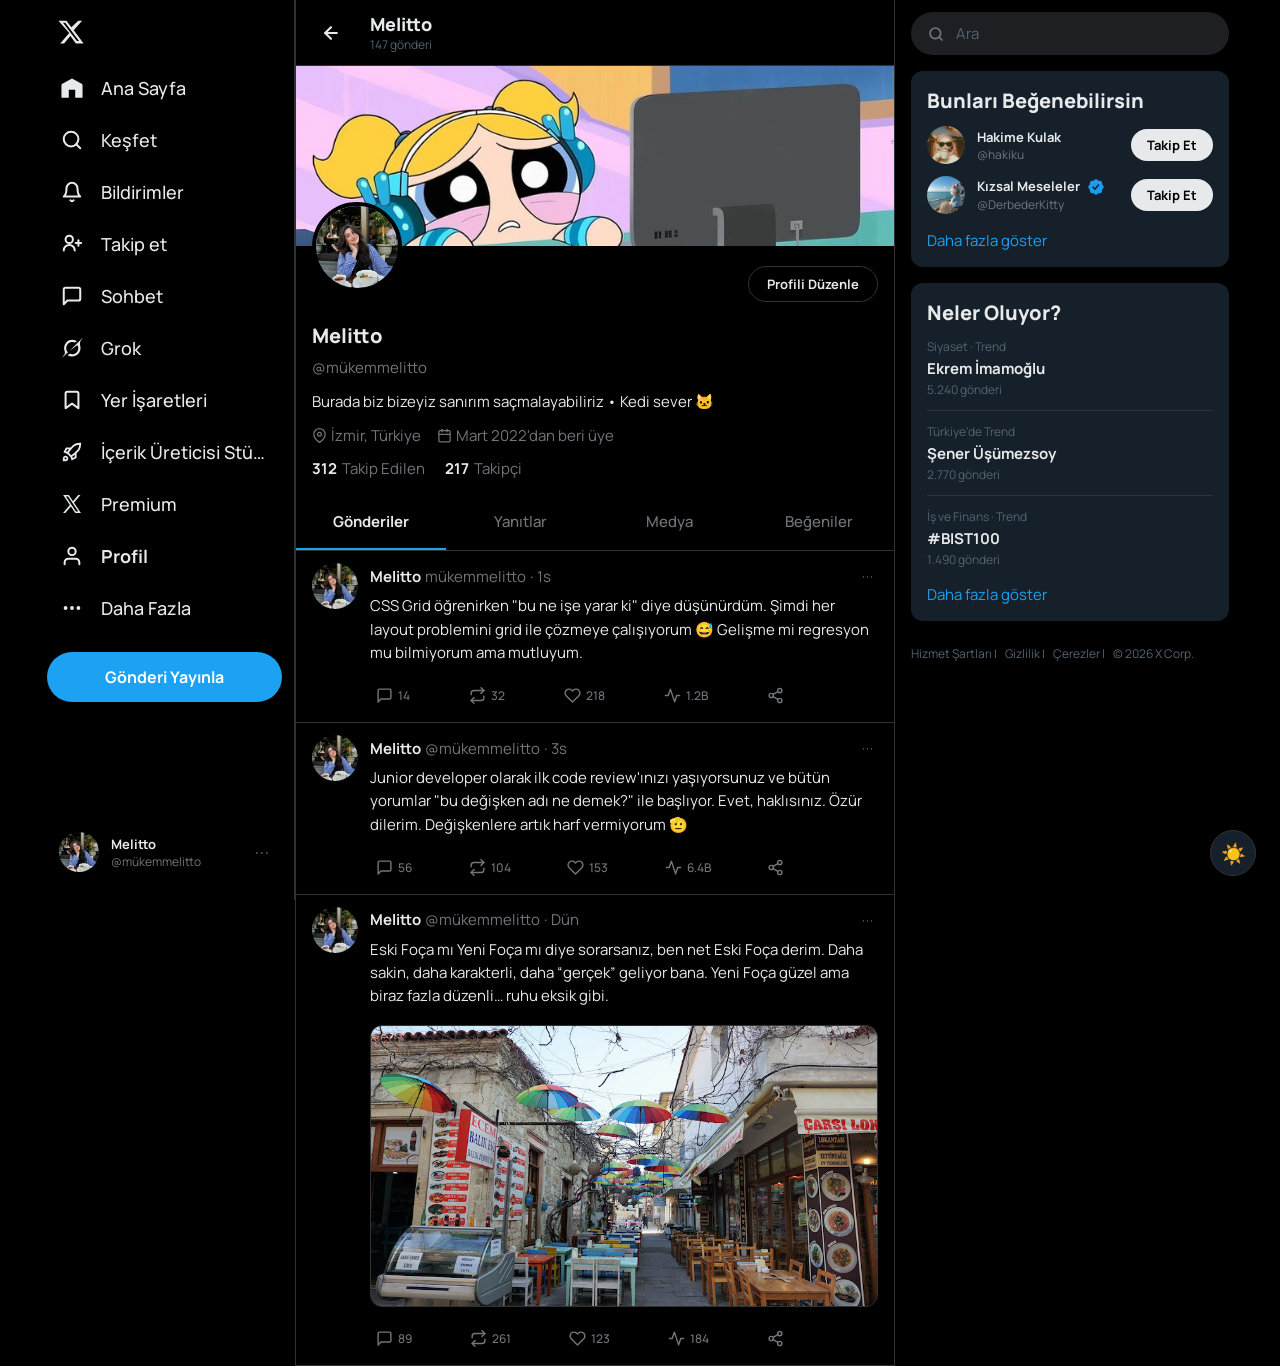
==== profile.html @ 7d999200 "Initial commit - Twitter UI Clone" ====
<!DOCTYPE html>
<html lang="tr" data-theme="dark">

<head>
  <meta charset="UTF-8" />
  <meta name="viewport" content="width=device-width, initial-scale=1.0" />
  <title>Melitto (@mükemmelitto)</title>
  <link rel="icon" href="img/x-icon.svg" type="image/svg+xml">
  <link rel="preconnect" href="https://fonts.googleapis.com" />
  <link rel="preconnect" href="https://fonts.gstatic.com" crossorigin />
  <link href="https://fonts.googleapis.com/css2?family=Manrope:wght@400;500;600;700;800&display=swap"
    rel="stylesheet" />
  <link rel="stylesheet" href="style.css" />
</head>

<body>

  <!--SOL SIDEBAR -->
  <aside class="sidebar">
    <div class="sidebar-inner">
      <a href="index.html" class="sidebar-logo" aria-label="Anasayfa">
        <svg viewBox="0 0 24 24" width="28" height="28" fill="currentColor">
          <path
            d="M18.244 2.25h3.308l-7.227 8.26 8.502 11.24H16.17l-4.714-6.231-5.401 6.231H2.746l7.73-8.835L1.254 2.25H8.08l4.253 5.622zm-1.161 17.52h1.833L7.084 4.126H5.117z" />
        </svg>
      </a>
      <nav class="sidebar-nav">
        <a href="index.html" class="nav-link">
          <span class="nav-icon"><svg viewBox="0 0 24 24" width="22" height="22" fill="currentColor">
              <path
                d="M22.58 7.35L12.475 1.897a1 1 0 00-.95 0L1.425 7.35A2 2 0 00.5 9.231V22a.5.5 0 00.5.5h7.5V14h7v8.5H23a.5.5 0 00.5-.5V9.231a2 2 0 00-.92-1.881z" />
            </svg></span>
          <span class="nav-label">Ana Sayfa</span>
        </a>
        <a href="#" class="nav-link">
          <span class="nav-icon"><svg viewBox="0 0 24 24" width="22" height="22" fill="none" stroke="currentColor"
              stroke-width="2.2" stroke-linecap="round" stroke-linejoin="round">
              <circle cx="11" cy="11" r="8" />
              <line x1="21" y1="21" x2="16.65" y2="16.65" />
            </svg></span>
          <span class="nav-label">Keşfet</span>
        </a>
        <a href="#" class="nav-link">
          <span class="nav-icon"><svg viewBox="0 0 24 24" width="22" height="22" fill="none" stroke="currentColor"
              stroke-width="2.2" stroke-linecap="round" stroke-linejoin="round">
              <path d="M18 8A6 6 0 0 0 6 8c0 7-3 9-3 9h18s-3-2-3-9" />
              <path d="M13.73 21a2 2 0 0 1-3.46 0" />
            </svg></span>
          <span class="nav-label">Bildirimler</span>
        </a>
        <a href="#" class="nav-link">
          <span class="nav-icon">
            <svg viewBox="0 0 24 24" width="22" height="22" fill="none" stroke="currentColor" stroke-width="2.2"
              stroke-linecap="round" stroke-linejoin="round">
              <path d="M15 19a6 6 0 0 0-12 0" />
              <circle cx="9" cy="7" r="4" />
              <path d="M19 8v6" />
              <path d="M16 11h6" />
            </svg>
          </span>
          <span class="nav-label">Takip et</span>
        </a>
        <a href="#" class="nav-link">
          <span class="nav-icon"><svg viewBox="0 0 24 24" width="22" height="22" fill="none" stroke="currentColor"
              stroke-width="2.2" stroke-linecap="round" stroke-linejoin="round">
              <path d="M21 15a2 2 0 0 1-2 2H7l-4 4V5a2 2 0 0 1 2-2h14a2 2 0 0 1 2 2z" />
            </svg></span>
          <span class="nav-label">Sohbet</span>
        </a>
        <a href="#" class="nav-link">
          <span class="nav-icon">
            <svg viewBox="0 0 33 32" width="22" height="22" fill="currentColor" aria-hidden="true">
              <g>
                <path
                  d="M12.745 20.54l10.97-8.19c.539-.4 1.307-.244 1.564.38 1.349 3.288.746 7.241-1.938 9.955-2.683 2.714-6.417 3.31-9.83 1.954l-3.728 1.745c5.347 3.697 11.84 2.782 15.898-1.324 3.219-3.255 4.216-7.692 3.284-11.693l.008.009c-1.351-5.878.332-8.227 3.782-13.031L33 0l-4.54 4.59v-.014L12.743 20.544m-2.263 1.987c-3.837-3.707-3.175-9.446.1-12.755 2.42-2.449 6.388-3.448 9.852-1.979l3.72-1.737c-.67-.49-1.53-1.017-2.515-1.387-4.455-1.854-9.789-.931-13.41 2.728-3.483 3.523-4.579 8.94-2.697 13.561 1.405 3.454-.899 5.898-3.22 8.364C1.49 30.2.666 31.074 0 32l10.478-9.466">
                </path>
              </g>
            </svg>
          </span>
          <span class="nav-label">Grok</span>
        </a>
        <a href="#" class="nav-link">
          <span class="nav-icon"><svg viewBox="0 0 24 24" width="22" height="22" fill="none" stroke="currentColor"
              stroke-width="2.2" stroke-linecap="round" stroke-linejoin="round">
              <path d="M19 21l-7-5-7 5V5a2 2 0 0 1 2-2h10a2 2 0 0 1 2 2z" />
            </svg></span>
          <span class="nav-label">Yer İşaretleri</span>
        </a>
        <a href="#" class="nav-link">
          <span class="nav-icon">
            <svg viewBox="0 0 24 24" width="22" height="22">
              <path fill="currentColor"
                d="M5 22H2v-3c0-1.654 1.346-3 3-3s3 1.346 3 3-1.346 3-3 3zm-1-2h1c.551 0 1-.449 1-1s-.449-1-1-1-1 .449-1 1v1zm7.594 1.282l-.336-1.145c-.271-.923-.664-1.807-1.166-2.627-.452-.736-.992-1.421-1.607-2.036-.626-.625-1.322-1.173-2.069-1.627-.821-.499-1.706-.888-2.63-1.157l-1.151-.335L5.312 7h5.192c.613-.636 2.015-2.077 2.758-2.744C15.673 2.09 20.704 2.003 20.918 2l1.025-.013-.013 1.025c-.003.213-.09 5.245-2.256 7.656-.643.715-2.004 2.043-2.671 2.688v5.239l-5.407 2.688h-.002zm.64-4.046c.207.396.393.802.557 1.217l2.21-1.099v-2.333l-2.768 2.214zm-3.839-4.468c.531.391 1.034.823 1.503 1.292.459.459.883.951 1.267 1.471l4.104-3.284c.269-.257 2.169-2.084 2.916-2.915 1.084-1.208 1.531-3.667 1.681-5.269-1.602.149-4.061.596-5.268 1.68-.832.748-2.658 2.647-2.916 2.916l-3.287 4.109zM5.47 11.154c.414.163.819.347 1.214.551l2.165-2.706H6.548l-1.077 2.154z">
              </path>
            </svg>
          </span>
          <span class="nav-label">İçerik Üreticisi Stüdyosu</span>
        </a>
        <a href="#" class="nav-link">
          <span class="nav-icon">
            <svg viewBox="0 0 24 24" width="22" height="22" fill="currentColor" aria-hidden="true">
              <g>
                <path
                  d="M21.742 21.75l-7.563-11.179 7.056-8.321h-2.456l-5.691 6.714-4.54-6.714H2.359l7.29 10.776L2.25 21.75h2.456l6.035-7.118 4.818 7.118h6.191-.008zM7.739 3.818L18.81 20.182h-2.447L5.29 3.818h2.447z">
                </path>
              </g>
            </svg>
          </span>
          <span class="nav-label">Premium</span>
        </a>
        <a href="profile.html" class="nav-link active">
          <span class="nav-icon"><svg viewBox="0 0 24 24" width="22" height="22" fill="none" stroke="currentColor"
              stroke-width="2.2" stroke-linecap="round" stroke-linejoin="round">
              <path d="M20 21v-2a4 4 0 0 0-4-4H8a4 4 0 0 0-4 4v2" />
              <circle cx="12" cy="7" r="4" />
            </svg></span>
          <span class="nav-label">Profil</span>
        </a>
        <a href="#" class="nav-link">
          <span class="nav-icon"><svg viewBox="0 0 24 24" width="22" height="22" fill="none" stroke="currentColor"
              stroke-width="2.2" stroke-linecap="round" stroke-linejoin="round">
              <circle cx="12" cy="12" r="1" />
              <circle cx="19" cy="12" r="1" />
              <circle cx="5" cy="12" r="1" />
            </svg></span>
          <span class="nav-label">Daha Fazla</span>
        </a>
      </nav>
      <button class="btn-post">
        <span class="btn-post-icon">+</span>
        <span class="btn-post-label">Gönderi Yayınla</span>
      </button>
    </div>
    <div class="sidebar-user">
      <a href="profile.html" class="user-card">
        <img src="img/twitter-profil.jpg" alt="Profil" class="user-card-avatar" />
        <div class="user-card-info">
          <span class="user-card-name">Melitto</span>
          <span class="user-card-handle">@mükemmelitto</span>
        </div>
        <span class="user-card-more">···</span>
      </a>
    </div>
  </aside>

  <!-- PROFİL FEED  -->
  <main class="feed">

    <!-- Profil başlık -->
    <div class="feed-header profile-page-header">
      <a href="index.html" class="back-btn">
        <svg viewBox="0 0 24 24" width="20" height="20" fill="none" stroke="currentColor" stroke-width="2.5"
          stroke-linecap="round" stroke-linejoin="round">
          <line x1="19" y1="12" x2="5" y2="12" />
          <polyline points="12 19 5 12 12 5" />
        </svg>
      </a>
      <div class="profile-page-title">
        <span class="profile-page-name">Melitto</span>
        <span class="profile-page-postcount">147 gönderi</span>
      </div>
    </div>

    <!-- Banner + Profil Fotoğrafı -->
    <div class="profile-banner-wrap">
      <div class="profile-banner">
        <img src="img/twitter-banner.jpg" alt="Banner" />
      </div>
      <div class="profile-avatar-float">
        <img src="img/twitter-profil.jpg" alt="Profil" />
      </div>
    </div>

    <!-- Profil Aksiyonlar -->
    <div class="profile-actions">
      <button class="btn-edit-profile">Profili Düzenle</button>
    </div>

    <!-- Profil Bilgileri -->
    <div class="profile-info">
      <h1 class="profile-name">Melitto</h1>
      <p class="profile-handle">@mükemmelitto</p>
      <p class="profile-bio">
        Burada biz bizeyiz sanırım saçmalayabiliriz
        • Kedi sever 🐱 <br>
      </p>
      <div class="profile-meta">
        <span class="profile-meta-item">
          <svg viewBox="0 0 24 24" width="15" height="15" fill="none" stroke="currentColor" stroke-width="2"
            stroke-linecap="round" stroke-linejoin="round">
            <path d="M21 10c0 7-9 13-9 13s-9-6-9-13a9 9 0 0 1 18 0z" />
            <circle cx="12" cy="10" r="3" />
          </svg>
          İzmir, Türkiye
        </span>
        <span class="profile-meta-item">
          <svg viewBox="0 0 24 24" width="15" height="15" fill="none" stroke="currentColor" stroke-width="2"
            stroke-linecap="round" stroke-linejoin="round">
            <rect x="3" y="4" width="18" height="18" rx="2" ry="2" />
            <line x1="16" y1="2" x2="16" y2="6" />
            <line x1="8" y1="2" x2="8" y2="6" />
            <line x1="3" y1="10" x2="21" y2="10" />
          </svg>
          Mart 2022'dan beri üye
        </span>
      </div>
      <div class="profile-stats">
        <a href="#" class="profile-stat">
          <span class="stat-number">312</span>
          <span class="stat-label">Takip Edilen</span>
        </a>
        <a href="#" class="profile-stat">
          <span class="stat-number">217</span>
          <span class="stat-label">Takipçi</span>
        </a>
      </div>
    </div>

    <!-- Profil Sekmeleri -->
    <div class="profile-tabs">
      <button class="profile-tab active" onclick="switchProfileTab(this, 'tweets')">Gönderiler</button>
      <button class="profile-tab" onclick="switchProfileTab(this, 'replies')">Yanıtlar</button>
      <button class="profile-tab" onclick="switchProfileTab(this, 'media')">Medya</button>
      <button class="profile-tab" onclick="switchProfileTab(this, 'likes')">Beğeniler</button>
    </div>

    <!-- Profil Tweet Listesi -->
    <div class="tweet-list" id="profileTweetList">

      <article class="tweet-card">
        <div class="tweet-avatar-col">
          <img src="img/twitter-profil.jpg" alt="Profil" class="tweet-avatar" />
        </div>
        <div class="tweet-content">
          <div class="tweet-header">
            <span class="tweet-name">Melitto</span>
            <span class="tweet-handle">mükemmelitto</span>
            <span class="tweet-dot">·</span>
            <span class="tweet-time">1s</span>
            <button class="tweet-more-btn">···</button>
          </div>
          <div class="tweet-text">
            CSS Grid öğrenirken "bu ne işe yarar ki" diye düşünürdüm. Şimdi her layout problemini grid ile çözmeye
            çalışıyorum 😅 Gelişme mi regresyon mu bilmiyorum ama mutluyum.
          </div>
          <div class="tweet-actions">
            <button class="tweet-action-btn"><svg viewBox="0 0 24 24" width="17" height="17" fill="none"
                stroke="currentColor" stroke-width="2" stroke-linecap="round" stroke-linejoin="round">
                <path d="M21 15a2 2 0 0 1-2 2H7l-4 4V5a2 2 0 0 1 2-2h14a2 2 0 0 1 2 2z" />
              </svg><span>14</span></button>
            <button class="tweet-action-btn retweet-btn"><svg viewBox="0 0 24 24" width="17" height="17" fill="none"
                stroke="currentColor" stroke-width="2" stroke-linecap="round" stroke-linejoin="round">
                <polyline points="17 1 21 5 17 9" />
                <path d="M3 11V9a4 4 0 0 1 4-4h14" />
                <polyline points="7 23 3 19 7 15" />
                <path d="M21 13v2a4 4 0 0 1-4 4H3" />
              </svg><span>32</span></button>
            <button class="tweet-action-btn like-btn"><svg viewBox="0 0 24 24" width="17" height="17" fill="none"
                stroke="currentColor" stroke-width="2" stroke-linecap="round" stroke-linejoin="round">
                <path
                  d="M20.84 4.61a5.5 5.5 0 0 0-7.78 0L12 5.67l-1.06-1.06a5.5 5.5 0 0 0-7.78 7.78l1.06 1.06L12 21.23l7.78-7.78 1.06-1.06a5.5 5.5 0 0 0 0-7.78z" />
              </svg><span>218</span></button>
            <button class="tweet-action-btn"><svg viewBox="0 0 24 24" width="17" height="17" fill="none"
                stroke="currentColor" stroke-width="2" stroke-linecap="round" stroke-linejoin="round">
                <polyline points="22 12 18 12 15 21 9 3 6 12 2 12" />
              </svg><span>1.2B</span></button>
            <button class="tweet-action-btn"><svg viewBox="0 0 24 24" width="17" height="17" fill="none"
                stroke="currentColor" stroke-width="2" stroke-linecap="round" stroke-linejoin="round">
                <circle cx="18" cy="5" r="3" />
                <circle cx="6" cy="12" r="3" />
                <circle cx="18" cy="19" r="3" />
                <line x1="8.59" y1="13.51" x2="15.42" y2="17.49" />
                <line x1="15.41" y1="6.51" x2="8.59" y2="10.49" />
              </svg></button>
          </div>
        </div>
      </article>

      <article class="tweet-card">
        <div class="tweet-avatar-col">
          <img src="img/twitter-profil.jpg" alt="Profil" class="tweet-avatar" />
        </div>
        <div class="tweet-content">
          <div class="tweet-header">
            <span class="tweet-name">Melitto</span>
            <span class="tweet-handle">@mükemmelitto</span>
            <span class="tweet-dot">·</span>
            <span class="tweet-time">3s</span>
            <button class="tweet-more-btn">···</button>
          </div>
          <div class="tweet-text">
            Junior developer olarak ilk code review'ınızı yaşıyorsunuz ve bütün yorumlar "bu değişken adı ne demek?" ile
            başlıyor. Evet, haklısınız. Özür dilerim. Değişkenlere artık harf vermiyorum 🫡
          </div>
          <div class="tweet-actions">
            <button class="tweet-action-btn"><svg viewBox="0 0 24 24" width="17" height="17" fill="none"
                stroke="currentColor" stroke-width="2" stroke-linecap="round" stroke-linejoin="round">
                <path d="M21 15a2 2 0 0 1-2 2H7l-4 4V5a2 2 0 0 1 2-2h14a2 2 0 0 1 2 2z" />
              </svg><span>56</span></button>
            <button class="tweet-action-btn retweet-btn"><svg viewBox="0 0 24 24" width="17" height="17" fill="none"
                stroke="currentColor" stroke-width="2" stroke-linecap="round" stroke-linejoin="round">
                <polyline points="17 1 21 5 17 9" />
                <path d="M3 11V9a4 4 0 0 1 4-4h14" />
                <polyline points="7 23 3 19 7 15" />
                <path d="M21 13v2a4 4 0 0 1-4 4H3" />
              </svg><span>104</span></button>
            <button class="tweet-action-btn like-btn"><svg viewBox="0 0 24 24" width="17" height="17" fill="none"
                stroke="currentColor" stroke-width="2" stroke-linecap="round" stroke-linejoin="round">
                <path
                  d="M20.84 4.61a5.5 5.5 0 0 0-7.78 0L12 5.67l-1.06-1.06a5.5 5.5 0 0 0-7.78 7.78l1.06 1.06L12 21.23l7.78-7.78 1.06-1.06a5.5 5.5 0 0 0 0-7.78z" />
              </svg><span>153</span></button>
            <button class="tweet-action-btn"><svg viewBox="0 0 24 24" width="17" height="17" fill="none"
                stroke="currentColor" stroke-width="2" stroke-linecap="round" stroke-linejoin="round">
                <polyline points="22 12 18 12 15 21 9 3 6 12 2 12" />
              </svg><span>6.4B</span></button>
            <button class="tweet-action-btn"><svg viewBox="0 0 24 24" width="17" height="17" fill="none"
                stroke="currentColor" stroke-width="2" stroke-linecap="round" stroke-linejoin="round">
                <circle cx="18" cy="5" r="3" />
                <circle cx="6" cy="12" r="3" />
                <circle cx="18" cy="19" r="3" />
                <line x1="8.59" y1="13.51" x2="15.42" y2="17.49" />
                <line x1="15.41" y1="6.51" x2="8.59" y2="10.49" />
              </svg></button>
          </div>
        </div>
      </article>

      <article class="tweet-card">
        <div class="tweet-avatar-col">
          <img src="img/twitter-profil.jpg" alt="Profil" class="tweet-avatar" />
        </div>
        <div class="tweet-content">
          <div class="tweet-header">
            <span class="tweet-name">Melitto</span>
            <span class="tweet-handle">@mükemmelitto</span>
            <span class="tweet-dot">·</span>
            <span class="tweet-time">Dün</span>
            <button class="tweet-more-btn">···</button>
          </div>
          <div class="tweet-text">
            Eski Foça mı Yeni Foça mı diye sorarsanız, ben net Eski Foça derim.
            Daha sakin, daha karakterli, daha “gerçek” geliyor bana.
            Yeni Foça güzel ama biraz fazla düzenli… ruhu eksik gibi.
          </div>
          <div class="tweet-image-wrap">
            <img src="img/foca-carsisi.jpg" alt="Foça" class="tweet-image" />
          </div>
          <div class="tweet-actions">
            <button class="tweet-action-btn"><svg viewBox="0 0 24 24" width="17" height="17" fill="none"
                stroke="currentColor" stroke-width="2" stroke-linecap="round" stroke-linejoin="round">
                <path d="M21 15a2 2 0 0 1-2 2H7l-4 4V5a2 2 0 0 1 2-2h14a2 2 0 0 1 2 2z" />
              </svg><span>89</span></button>
            <button class="tweet-action-btn retweet-btn"><svg viewBox="0 0 24 24" width="17" height="17" fill="none"
                stroke="currentColor" stroke-width="2" stroke-linecap="round" stroke-linejoin="round">
                <polyline points="17 1 21 5 17 9" />
                <path d="M3 11V9a4 4 0 0 1 4-4h14" />
                <polyline points="7 23 3 19 7 15" />
                <path d="M21 13v2a4 4 0 0 1-4 4H3" />
              </svg><span>261</span></button>
            <button class="tweet-action-btn like-btn"><svg viewBox="0 0 24 24" width="17" height="17" fill="none"
                stroke="currentColor" stroke-width="2" stroke-linecap="round" stroke-linejoin="round">
                <path
                  d="M20.84 4.61a5.5 5.5 0 0 0-7.78 0L12 5.67l-1.06-1.06a5.5 5.5 0 0 0-7.78 7.78l1.06 1.06L12 21.23l7.78-7.78 1.06-1.06a5.5 5.5 0 0 0 0-7.78z" />
              </svg><span>123</span></button>
            <button class="tweet-action-btn"><svg viewBox="0 0 24 24" width="17" height="17" fill="none"
                stroke="currentColor" stroke-width="2" stroke-linecap="round" stroke-linejoin="round">
                <polyline points="22 12 18 12 15 21 9 3 6 12 2 12" />
              </svg><span>184</span></button>
            <button class="tweet-action-btn"><svg viewBox="0 0 24 24" width="17" height="17" fill="none"
                stroke="currentColor" stroke-width="2" stroke-linecap="round" stroke-linejoin="round">
                <circle cx="18" cy="5" r="3" />
                <circle cx="6" cy="12" r="3" />
                <circle cx="18" cy="19" r="3" />
                <line x1="8.59" y1="13.51" x2="15.42" y2="17.49" />
                <line x1="15.41" y1="6.51" x2="8.59" y2="10.49" />
              </svg></button>
          </div>
        </div>
      </article>

    </div>
  </main>

  <!-- SAĞ PANEL  -->
  <aside class="right-panel">
    <div class="search-box">
      <span class="search-icon"><svg viewBox="0 0 24 24" width="16" height="16" fill="none" stroke="currentColor"
          stroke-width="2.5" stroke-linecap="round" stroke-linejoin="round">
          <circle cx="11" cy="11" r="8" />
          <line x1="21" y1="21" x2="16.65" y2="16.65" />
        </svg></span>
      <input type="text" placeholder="Ara" />
    </div>

    <div class="right-card">
      <h2 class="right-card-title-lg">Bunları Beğenebilirsin</h2>
      <div class="follow-list">
        <div class="follow-item">
          <img src="img/kedi_profil.jpg" alt="T24" class="follow-avatar" />
          <div class="follow-info">
            <span class="follow-name">Hakime Kulak</span>
            <span class="follow-handle">@hakiku</span>
          </div>
          <button class="btn-follow">Takip Et</button>
        </div>
        <div class="follow-item">
          <img src="img/derbeder-kitty.jpg" alt="BaseApp" class="follow-avatar" />
          <div class="follow-info">
            <span class="follow-name">
              Kızsal Meseleler
              <svg viewBox="0 0 22 22" width="18" height="18" fill="#1d9bf0"
                style="margin-left:4px; vertical-align:middle;" aria-label="Onaylanmış hesap">
                <g>
                  <path
                    d="M20.396 11c-.018-.646-.215-1.275-.57-1.816-.354-.54-.852-.972-1.438-1.246.223-.607.27-1.264.14-1.897-.131-.634-.437-1.218-.882-1.687-.47-.445-1.053-.75-1.687-.882-.633-.13-1.29-.083-1.897.14-.273-.587-.704-1.086-1.245-1.44S11.647 1.62 11 1.604c-.646.017-1.273.213-1.813.568s-.969.854-1.24 1.44c-.608-.223-1.267-.272-1.902-.14-.635.13-1.22.436-1.69.882-.445.47-.749 1.055-.878 1.688-.13.633-.08 1.29.144 1.896-.587.274-1.087.705-1.443 1.245-.356.54-.555 1.17-.574 1.817.02.647.218 1.276.574 1.817.356.54.856.972 1.443 1.245-.224.606-.274 1.263-.144 1.896.13.634.433 1.218.877 1.688.47.443 1.054.747 1.687.878.633.132 1.29.084 1.897-.136.274.586.705 1.084 1.246 1.439.54.354 1.17.551 1.816.569.647-.016 1.276-.213 1.817-.567s.972-.854 1.245-1.44c.604.239 1.266.296 1.903.164.636-.132 1.22-.447 1.68-.907.46-.46.776-1.044.908-1.681s.075-1.299-.165-1.903c.586-.274 1.084-.705 1.439-1.246.354-.54.551-1.17.569-1.816zM9.662 14.85l-3.429-3.428 1.293-1.302 2.072 2.072 4.4-4.794 1.347 1.246z">
                  </path>
                </g>
              </svg>
            </span>
            <span class="follow-handle">@DerbederKitty</span>
          </div>
          <button class="btn-follow">Takip Et</button>
        </div>
      </div>
      <a href="#" class="right-card-more">Daha fazla göster</a>
    </div>


    <div class="right-card">
      <h2 class="right-card-title-lg">Neler Oluyor?</h2>
      <div class="trending-list">
        <div class="trending-item">
          <div class="trending-meta">Siyaset · Trend</div>
          <div class="trending-title">Ekrem İmamoğlu</div>
          <div class="trending-count">5.240 gönderi</div>
        </div>
        <div class="trending-item">
          <div class="trending-meta">Türkiye'de Trend</div>
          <div class="trending-title">Şener Üşümezsoy</div>
          <div class="trending-count">2.770 gönderi</div>
        </div>
        <div class="trending-item">
          <div class="trending-meta">İş ve Finans · Trend</div>
          <div class="trending-title">#BIST100</div>
          <div class="trending-count">1.490 gönderi</div>
        </div>
      </div>
      <a href="#" class="right-card-more">Daha fazla göster</a>
    </div>

    <div class="right-footer">
      <a href="#">Hizmet Şartları | </a>
      <a href="#">Gizlilik | </a>
      <a href="#">Çerezler | </a>
      <span>© 2026 X Corp.</span>
    </div>
  </aside>

  <button class="theme-toggle" id="themeToggle" onclick="toggleTheme()" title="Tema değiştir">
    <span id="themeIcon">☀️</span>
  </button>

  <script src="app.js"></script>
</body>

</html>
---- style.css ----
/*  Google Font*/
@import url('https://fonts.googleapis.com/css2?family=Manrope:wght@400;500;600;700;800&display=swap');

/*CSS VARIABLES – DARK THEME*/
:root,
[data-theme="dark"] {
  /* Ana Renkler */
  --color-primary: #1DA1F2;
  --color-primary-hover: #1a8fd1;
  --color-bg: #000000;
  --color-bg-secondary: #15202B;
  --color-surface: #16181c;
  --color-surface-hover: #1d1f23;

  /* Metin */
  --color-text: #E7E9EA;
  --color-text-secondary: #71767b;
  --color-text-muted: #536471;

  /* Kenarlık */
  --color-border: #2f3336;
  --color-border-light: #333639;

  /* Aksiyon renkleri */
  --color-like: #f91880;
  --color-retweet: #00ba7c;
  --color-reply: #1d9bf0;

  /* Boyutlar */
  --sidebar-width: 260px;
  --feed-width: 600px;
  --right-panel-width: 350px;
  --border-radius-sm: 4px;
  --border-radius-md: 12px;
  --border-radius-lg: 20px;
  --border-radius-full: 9999px;

  /* Spacing */
  --space-xs: 4px;
  --space-sm: 8px;
  --space-md: 12px;
  --space-lg: 16px;
  --space-xl: 20px;
  --space-2xl: 24px;

  /* Font boyutları */
  --font-xs: 12px;
  --font-sm: 13px;
  --font-base: 15px;
  --font-md: 16px;
  --font-lg: 18px;
  --font-xl: 20px;
  --font-2xl: 24px;

  /* Transition */
  --transition-fast: 0.15s ease;
  --transition-normal: 0.2s ease;
  --transition-slow: 0.3s ease;

  /* Verified badge */
  --color-verified: #1DA1F2;
}

/* CSS VARIABLES – LIGHT THEME*/
[data-theme="light"] {
  --color-primary: #1DA1F2;
  --color-primary-hover: #1a8fd1;
  --color-bg: #ffffff;
  --color-bg-secondary: #f7f9f9;
  --color-surface: #ffffff;
  --color-surface-hover: #f7f9f9;

  --color-text: #0f1419;
  --color-text-secondary: #536471;
  --color-text-muted: #8b98a5;

  --color-border: #eff3f4;
  --color-border-light: #e1e8ed;

  --color-like: #f91880;
  --color-retweet: #00ba7c;
  --color-reply: #1d9bf0;
}

/*
   RESET & BASE */
*,
*::before,
*::after {
  box-sizing: border-box;
  margin: 0;
  padding: 0;
}

html {
  font-size: 16px;
  scroll-behavior: smooth;
}

body {
  font-family: 'Manrope', -apple-system, BlinkMacSystemFont, sans-serif;
  background-color: var(--color-bg);
  color: var(--color-text);
  min-height: 100vh;
  display: flex;
  justify-content: center;
  -webkit-font-smoothing: antialiased;
  -moz-osx-font-smoothing: grayscale;
}

a {
  color: inherit;
  text-decoration: none;
}

button {
  cursor: pointer;
  border: none;
  background: none;
  font-family: inherit;
  color: inherit;
}

img {
  display: block;
  max-width: 100%;
}

textarea {
  font-family: inherit;
  resize: none;
}

/* LAYOUT */
body {
  max-width: 1300px;
  margin: 0 auto;
  width: 100%;
}

/*
   SOL SIDEBAR */
.sidebar {
  position: sticky;
  top: 0;
  height: 100vh;
  width: var(--sidebar-width);
  flex-shrink: 0;
  display: flex;
  flex-direction: column;
  justify-content: space-between;
  padding: var(--space-sm) 0;
  border-right: 1px solid var(--color-border);
}

.sidebar-inner {
  display: flex;
  flex-direction: column;
  padding: 0 var(--space-md);
  gap: var(--space-xs);
}

/* Logo */
.sidebar-logo {
  display: flex;
  align-items: center;
  justify-content: center;
  width: 48px;
  height: 48px;
  border-radius: var(--border-radius-full);
  color: var(--color-text);
  transition: background-color var(--transition-fast);
  margin-bottom: var(--space-xs);
  align-self: flex-start;
}

.sidebar-logo:hover {
  background-color: var(--color-surface-hover);
}

/* Nav Linkleri */
.sidebar-nav {
  display: flex;
  flex-direction: column;
  gap: var(--space-xs);
}

.nav-link {
  display: flex;
  align-items: center;
  gap: var(--space-lg);
  padding: var(--space-md) var(--space-md);
  border-radius: var(--border-radius-full);
  font-size: var(--font-lg);
  font-weight: 500;
  color: var(--color-text);
  transition: background-color var(--transition-fast);
  white-space: nowrap;
}

.nav-link:hover {
  background-color: var(--color-surface-hover);
}

.nav-link.active {
  font-weight: 700;
}

.nav-icon {
  display: flex;
  align-items: center;
  justify-content: center;
  width: 26px;
  flex-shrink: 0;
  color: var(--color-text);
}

.nav-icon svg {
  display: block;
  flex-shrink: 0;
}

.nav-label {
  color: var(--color-text);
  flex: 1;
  min-width: 0;
  white-space: nowrap;
  overflow: hidden;
  text-overflow: ellipsis;
}

/* Post Butonu */
.btn-post {
  display: flex;
  align-items: center;
  justify-content: center;
  gap: var(--space-sm);
  width: 100%;
  background-color: var(--color-primary);
  color: #ffffff;
  border-radius: var(--border-radius-full);
  padding: 14px var(--space-xl);
  font-size: var(--font-md);
  font-weight: 700;
  margin-top: var(--space-lg);
  transition: background-color var(--transition-fast);
}

.btn-post:hover {
  background-color: var(--color-primary-hover);
}

.btn-post-icon {
  font-size: 22px;
  line-height: 1;
  display: none;
}

/* Alt kullanıcı alanı */
.sidebar-user {
  padding: var(--space-sm) var(--space-md);
}

.user-card {
  display: flex;
  align-items: center;
  gap: var(--space-md);
  padding: var(--space-md);
  border-radius: var(--border-radius-full);
  transition: background-color var(--transition-fast);
  cursor: pointer;
}

.user-card:hover {
  background-color: var(--color-surface-hover);
}

.user-card-avatar {
  width: 40px;
  height: 40px;
  border-radius: 50%;
  object-fit: cover;
  flex-shrink: 0;
}

.user-card-info {
  display: flex;
  flex-direction: column;
  flex: 1;
  min-width: 0;
}

.user-card-name {
  font-size: var(--font-sm);
  font-weight: 700;
  white-space: nowrap;
  overflow: hidden;
  text-overflow: ellipsis;
}

.user-card-handle {
  font-size: var(--font-xs);
  color: var(--color-text-secondary);
}

.user-card-more {
  color: var(--color-text-secondary);
  font-size: var(--font-md);
  letter-spacing: 1px;
}

/*
   ANA FEED
  */
.feed {
  flex: 1;
  max-width: var(--feed-width);
  min-height: 100vh;
  border-right: 1px solid var(--color-border);
  border-left: 1px solid var(--color-border);
}

/* Feed Header / Sekmeler */
.feed-header {
  position: sticky;
  top: 0;
  z-index: 10;
  backdrop-filter: blur(12px);
  background-color: rgba(0, 0, 0, 0.85);
  border-bottom: 1px solid var(--color-border);
  display: flex;
  align-items: center;
}

[data-theme="light"] .feed-header {
  background-color: rgba(255, 255, 255, 0.85);
}

.feed-mobile-logo {
  display: none;
  padding: var(--space-lg);
  color: var(--color-text);
}

.feed-tabs {
  display: flex;
  flex: 1;
}

.feed-tab {
  flex: 1;
  padding: var(--space-lg) var(--space-xl);
  font-size: var(--font-base);
  font-weight: 500;
  color: var(--color-text-secondary);
  text-align: center;
  border-bottom: 2px solid transparent;
  transition: all var(--transition-fast);
  position: relative;
}

.feed-tab:hover {
  background-color: var(--color-surface-hover);
  color: var(--color-text);
}

.feed-tab.active {
  color: var(--color-text);
  font-weight: 700;
  border-bottom: 2px solid var(--color-primary);
}

/* Feed Divider */
.feed-divider {
  height: 8px;
  background-color: var(--color-surface-hover);
  border-top: 1px solid var(--color-border);
  border-bottom: 1px solid var(--color-border);
}

/*
   COMPOSE AREA (Tweet Yaz)
 */
.compose-area {
  display: flex;
  gap: var(--space-md);
  padding: var(--space-md) var(--space-lg);
  border-bottom: 1px solid var(--color-border);
}

.compose-avatar {
  width: 42px;
  height: 42px;
  border-radius: 50%;
  object-fit: cover;
  flex-shrink: 0;
  margin-top: var(--space-xs);
}

.compose-body {
  flex: 1;
  display: flex;
  flex-direction: column;
  gap: var(--space-md);
}

.compose-body textarea {
  width: 100%;
  min-height: 80px;
  background: transparent;
  border: none;
  outline: none;
  font-size: var(--font-lg);
  color: var(--color-text);
  line-height: 1.5;
  padding-top: var(--space-md);
}

.compose-body textarea::placeholder {
  color: var(--color-text-muted);
}

.compose-footer {
  display: flex;
  align-items: center;
  justify-content: space-between;
  padding-top: var(--space-sm);
  border-top: 1px solid var(--color-border);
}

.compose-actions {
  display: flex;
  gap: var(--space-xs);
}

.compose-action-btn {
  display: flex;
  align-items: center;
  justify-content: center;
  width: 36px;
  height: 36px;
  border-radius: 50%;
  color: var(--color-primary);
  transition: background-color var(--transition-fast);
}

.compose-action-btn:hover {
  background-color: rgba(29, 161, 242, 0.1);
}

.compose-right {
  display: flex;
  align-items: center;
  gap: var(--space-lg);
}

.compose-counter {
  font-size: var(--font-sm);
  color: var(--color-text-secondary);
  font-weight: 500;
  min-width: 28px;
  text-align: center;
}

.compose-counter.warning {
  color: #ffd400;
}

.compose-counter.danger {
  color: var(--color-like);
}

.btn-send {
  background-color: var(--color-primary);
  color: #ffffff;
  border-radius: var(--border-radius-full);
  padding: 8px 18px;
  font-size: var(--font-base);
  font-weight: 700;
  transition: background-color var(--transition-fast);
}

.btn-send:hover {
  background-color: var(--color-primary-hover);
}

/* TWEET KARTI */
.tweet-list {
  display: flex;
  flex-direction: column;
}

.tweet-card {
  display: flex;
  gap: var(--space-md);
  padding: var(--space-md) var(--space-lg);
  border-bottom: 1px solid var(--color-border);
  transition: background-color var(--transition-fast);
  cursor: pointer;
}

.tweet-card:hover {
  background-color: var(--color-surface-hover);
}

.tweet-avatar-col {
  flex-shrink: 0;
}

.tweet-avatar {
  width: 46px;
  height: 46px;
  border-radius: 50%;
  object-fit: cover;
  transition: opacity var(--transition-fast);
}

.tweet-avatar:hover {
  opacity: 0.9;
}

.tweet-content {
  flex: 1;
  min-width: 0;
  display: flex;
  flex-direction: column;
  gap: 5px;
}

/* Tweet header satırı */
.tweet-header {
  display: flex;
  align-items: center;
  gap: var(--space-xs);
  flex-wrap: nowrap;
  overflow: hidden;
}

.tweet-name {
  font-size: var(--font-base);
  font-weight: 700;
  white-space: nowrap;
  flex-shrink: 0;
}

.tweet-handle,
.tweet-time {
  font-size: var(--font-base);
  color: var(--color-text-secondary);
  white-space: nowrap;
}

.tweet-dot {
  color: var(--color-text-secondary);
  font-size: var(--font-base);
}

.tweet-more-btn {
  margin-left: auto;
  color: var(--color-text-secondary);
  padding: var(--space-xs);
  border-radius: 50%;
  letter-spacing: 1px;
  font-size: var(--font-sm);
  transition: all var(--transition-fast);
  flex-shrink: 0;
}

.tweet-more-btn:hover {
  background-color: rgba(29, 161, 242, 0.1);
  color: var(--color-primary);
}

/* Tweet Metni */
.tweet-text {
  font-size: var(--font-base);
  line-height: 1.55;
  color: var(--color-text);
  word-break: break-word;
}

/* Tweet Görseli */
.tweet-image-wrap {
  margin-top: var(--space-md);
  border-radius: var(--border-radius-md);
  overflow: hidden;
  border: 1px solid var(--color-border);
}

.tweet-image {
  width: 100%;
  height: 280px;
  object-fit: cover;
  display: block;
  transition: opacity var(--transition-normal);
}

.tweet-image:hover {
  opacity: 0.92;
}

/* Tweet kaynak */
.tweet-meta-source {
  font-size: var(--font-xs);
  color: var(--color-text-muted);
  margin-top: 2px;
}

/* Tweet Aksiyon Butonları */
.tweet-actions {
  display: flex;
  align-items: center;
  justify-content: space-between;
  margin-top: var(--space-md);
  max-width: 420px;
}

.tweet-action-btn {
  display: flex;
  align-items: center;
  gap: 5px;
  color: var(--color-text-secondary);
  font-size: var(--font-xs);
  font-weight: 500;
  padding: 6px;
  border-radius: var(--border-radius-full);
  transition: all var(--transition-fast);
}

.tweet-action-btn:hover {
  color: var(--color-reply);
  background-color: rgba(29, 155, 240, 0.1);
}

.tweet-action-btn.retweet-btn:hover {
  color: var(--color-retweet);
  background-color: rgba(0, 186, 124, 0.1);
}

.tweet-action-btn.like-btn:hover {
  color: var(--color-like);
  background-color: rgba(249, 24, 128, 0.1);
}

.tweet-action-btn.liked {
  color: var(--color-like);
}

.tweet-action-btn.liked svg {
  fill: var(--color-like);
  stroke: var(--color-like);
}

/* Verified Badge */
.verified-badge {
  color: var(--color-verified);
  font-size: 13px;
}

/*SAĞ PANEL */
.right-panel {
  width: var(--right-panel-width);
  flex-shrink: 0;
  padding: var(--space-md) var(--space-lg);
  display: flex;
  flex-direction: column;
  gap: var(--space-lg);
  position: sticky;
  top: 0;
  height: 100vh;
  overflow-y: auto;
}

.right-panel::-webkit-scrollbar {
  display: none;
}

/* Arama Kutusu */
.search-box {
  display: flex;
  align-items: center;
  gap: var(--space-md);
  background-color: var(--color-surface-hover);
  border: 1px solid transparent;
  border-radius: var(--border-radius-full);
  padding: 10px var(--space-lg);
  transition: all var(--transition-fast);
}

.search-box:focus-within {
  background-color: var(--color-bg);
  border-color: var(--color-primary);
}

.search-icon {
  color: var(--color-text-secondary);
  display: flex;
  align-items: center;
  flex-shrink: 0;
}

.search-box:focus-within .search-icon {
  color: var(--color-primary);
}

.search-box input {
  flex: 1;
  background: transparent;
  border: none;
  outline: none;
  font-size: var(--font-base);
  color: var(--color-text);
  font-family: inherit;
}

.search-box input::placeholder {
  color: var(--color-text-muted);
}

/* Sağ Kartlar */
.right-card {
  background-color: var(--color-bg-secondary);
  border-radius: var(--border-radius-md);
  padding: var(--space-lg);
  display: flex;
  flex-direction: column;
  gap: var(--space-md);
}

.right-card-header {
  display: flex;
  align-items: center;
  justify-content: space-between;
}

.right-card-title {
  font-size: var(--font-lg);
  font-weight: 800;
}

.right-card-title-lg {
  font-size: var(--font-xl);
  font-weight: 800;
}

.right-card-desc {
  font-size: var(--font-sm);
  color: var(--color-text-secondary);
  line-height: 1.45;
}

.right-card-more {
  color: var(--color-primary);
  font-size: var(--font-base);
  transition: opacity var(--transition-fast);
  display: block;
  padding-top: var(--space-xs);
}

.right-card-more:hover {
  text-decoration: underline;
}

/* Premium badge */
.badge-off {
  background-color: var(--color-primary);
  color: #fff;
  font-size: var(--font-xs);
  font-weight: 700;
  padding: 3px 8px;
  border-radius: var(--border-radius-full);
}

.btn-subscribe {
  background-color: var(--color-primary);
  color: #fff;
  border-radius: var(--border-radius-full);
  padding: 9px 18px;
  font-size: var(--font-base);
  font-weight: 700;
  align-self: flex-start;
  transition: background-color var(--transition-fast);
}

.btn-subscribe:hover {
  background-color: var(--color-primary-hover);
}

/* Trending Listesi */
.trending-list {
  display: flex;
  flex-direction: column;
  gap: 0;
}

.trending-item {
  padding: var(--space-md) 0;
  border-bottom: 1px solid var(--color-border);
  cursor: pointer;
  transition: background-color var(--transition-fast);
}

.trending-item:last-child {
  border-bottom: none;
  padding-bottom: 0;
}

.trending-item:first-child {
  padding-top: 0;
}

.trending-meta {
  font-size: var(--font-xs);
  color: var(--color-text-muted);
  margin-bottom: 3px;
}

.trending-title {
  font-size: var(--font-base);
  font-weight: 700;
  color: var(--color-text);
}

.trending-count {
  font-size: var(--font-xs);
  color: var(--color-text-muted);
  margin-top: 2px;
}

/* Takip Önerileri */
.follow-list {
  display: flex;
  flex-direction: column;
  gap: var(--space-md);
}

.follow-item {
  display: flex;
  align-items: center;
  gap: var(--space-md);
}

.follow-avatar {
  width: 38px;
  height: 38px;
  border-radius: 50%;
  object-fit: cover;
  flex-shrink: 0;
}

.follow-info {
  flex: 1;
  min-width: 0;
  display: flex;
  flex-direction: column;
}

.follow-name {
  font-size: var(--font-sm);
  font-weight: 700;
  white-space: nowrap;
  overflow: hidden;
  text-overflow: ellipsis;
}

.follow-handle {
  font-size: var(--font-xs);
  color: var(--color-text-secondary);
}

.btn-follow {
  background-color: var(--color-text);
  color: var(--color-bg);
  border-radius: var(--border-radius-full);
  padding: 7px 16px;
  font-size: var(--font-sm);
  font-weight: 700;
  flex-shrink: 0;
  transition: opacity var(--transition-fast);
}

.btn-follow:hover {
  opacity: 0.85;
}

.btn-follow.following {
  background-color: transparent;
  color: var(--color-text);
  border: 1px solid var(--color-border);
}

/* Footer */
.right-footer {
  display: flex;
  flex-wrap: wrap;
  gap: var(--space-sm);
  padding-top: var(--space-sm);
  padding-bottom: var(--space-2xl);
}

.right-footer a,
.right-footer span {
  font-size: var(--font-xs);
  color: var(--color-text-muted);
  transition: text-decoration var(--transition-fast);
}

.right-footer a:hover {
  text-decoration: underline;
}

/* PROFİL SAYFASI*/
.profile-page-header {
  display: flex;
  align-items: center;
  gap: var(--space-xl);
  padding: var(--space-md) var(--space-lg);
}

.back-btn {
  display: flex;
  align-items: center;
  justify-content: center;
  width: 38px;
  height: 38px;
  border-radius: 50%;
  color: var(--color-text);
  transition: background-color var(--transition-fast);
  flex-shrink: 0;
}

.back-btn:hover {
  background-color: var(--color-surface-hover);
}

.profile-page-title {
  display: flex;
  flex-direction: column;
}

.profile-page-name {
  font-size: var(--font-lg);
  font-weight: 800;
}

.profile-page-postcount {
  font-size: var(--font-xs);
  color: var(--color-text-muted);
}

/* Banner */
.profile-banner-wrap {
  position: relative;
}

.profile-banner {
  height: 180px;
  background-color: var(--color-bg-secondary);
  overflow: hidden;
}

.profile-banner img {
  width: 100%;
  height: 100%;
  object-fit: cover;

}

.profile-avatar-float {
  position: absolute;
  bottom: -46px;
  left: var(--space-lg);
}

.profile-avatar-float img {
  width: 90px;
  height: 90px;
  border-radius: 50%;
  border: 4px solid var(--color-bg);
  object-fit: cover;
}

/* Profil Aksiyon Butonları */
.profile-actions {
  display: flex;
  justify-content: flex-end;
  padding: var(--space-md) var(--space-lg);
  margin-top: var(--space-sm);
}

.btn-edit-profile {
  border: 1px solid var(--color-border);
  border-radius: var(--border-radius-full);
  padding: 8px 18px;
  font-size: var(--font-sm);
  font-weight: 700;
  color: var(--color-text);
  transition: background-color var(--transition-fast);
}

.btn-edit-profile:hover {
  background-color: var(--color-surface-hover);
}

/* Profil Bilgileri */
.profile-info {
  padding: var(--space-sm) var(--space-lg) var(--space-lg);
  display: flex;
  flex-direction: column;
  gap: var(--space-sm);
}

.profile-name {
  font-size: var(--font-xl);
  font-weight: 800;
}

.profile-handle {
  font-size: var(--font-base);
  color: var(--color-text-secondary);
}

.profile-bio {
  font-size: var(--font-base);
  line-height: 1.55;
  margin-top: var(--space-xs);
}

.profile-meta {
  display: flex;
  flex-wrap: wrap;
  gap: var(--space-lg);
  color: var(--color-text-secondary);
  font-size: var(--font-base);
  margin-top: var(--space-xs);
}

.profile-meta-item {
  display: flex;
  align-items: center;
  gap: var(--space-xs);
}

.profile-stats {
  display: flex;
  gap: var(--space-xl);
  margin-top: var(--space-xs);
}

.profile-stat {
  display: flex;
  gap: 5px;
  font-size: var(--font-base);
  transition: text-decoration var(--transition-fast);
}

.profile-stat:hover {
  text-decoration: underline;
}

.stat-number {
  font-weight: 700;
}

.stat-label {
  color: var(--color-text-secondary);
}

/* Profil Sekmeleri */
.profile-tabs {
  display: flex;
  border-bottom: 1px solid var(--color-border);
}

.profile-tab {
  flex: 1;
  padding: var(--space-lg);
  text-align: center;
  font-size: var(--font-base);
  font-weight: 500;
  color: var(--color-text-secondary);
  border-bottom: 2px solid transparent;
  transition: all var(--transition-fast);
}

.profile-tab:hover {
  background-color: var(--color-surface-hover);
  color: var(--color-text);
}

.profile-tab.active {
  color: var(--color-text);
  font-weight: 700;
  border-bottom-color: var(--color-primary);
}

/*DARK MODE TOGGLE*/
.theme-toggle {
  position: fixed;
  bottom: 24px;
  right: 24px;
  width: 46px;
  height: 46px;
  border-radius: 50%;
  background-color: var(--color-bg-secondary);
  border: 1px solid var(--color-border);
  font-size: 20px;
  display: flex;
  align-items: center;
  justify-content: center;
  box-shadow: 0 2px 12px rgba(0, 0, 0, 0.3);
  z-index: 1000;
  transition: all var(--transition-fast);
}

.theme-toggle:hover {
  background-color: var(--color-surface-hover);
  transform: scale(1.08);
}

/* RESPONSIVE – TABLET (max 1024px)*/
@media (max-width: 1024px) {
  :root {
    --sidebar-width: 72px;
    --right-panel-width: 280px;
  }

  .nav-label,
  .btn-post-label,
  .user-card-info,
  .user-card-more {
    display: none;
  }

  .btn-post-icon {
    display: block;
  }

  .nav-link {
    justify-content: center;
    padding: var(--space-md);
    gap: 0;
  }

  .sidebar-logo {
    align-self: center;
  }

  .btn-post {
    width: 46px;
    height: 46px;
    padding: 0;
    align-self: center;
  }

  .sidebar-inner {
    align-items: center;
    padding: 0 var(--space-sm);
  }

  .user-card {
    justify-content: center;
    padding: var(--space-sm);
  }
}

/* RESPONSIVE – MOBILE (max 768px)*/
@media (max-width: 768px) {
  body {
    flex-direction: column;
  }

  .sidebar {
    position: fixed;
    bottom: 0;
    top: auto;
    left: 0;
    right: 0;
    width: 100%;
    height: auto;
    flex-direction: row;
    border-right: none;
    border-top: 1px solid var(--color-border);
    z-index: 100;
    padding: var(--space-xs) 0;
    background-color: var(--color-bg);
  }

  .sidebar-inner {
    flex-direction: row;
    justify-content: space-around;
    align-items: center;
    width: 100%;
    padding: 0;
    gap: 0;
  }

  .sidebar-logo {
    display: none;
  }

  .sidebar-nav {
    flex-direction: row;
    justify-content: space-around;
    width: 100%;
  }

  .sidebar-user {
    display: none;
  }

  .btn-post {
    display: none;
  }

  .nav-link {
    padding: var(--space-md) var(--space-lg);
    border-radius: var(--border-radius-md);
  }

  .feed {
    max-width: 100%;
    min-height: calc(100vh - 60px);
    border-right: none;
    border-left: none;
  }

  .right-panel {
    display: none;
  }

  .feed-mobile-logo {
    display: flex;
    align-items: center;
    justify-content: center;
  }

  .tweet-actions {
    max-width: 100%;
    justify-content: space-around;
  }

  .theme-toggle {
    bottom: 72px;
    right: 16px;
  }

  /* Profil mobile */
  .profile-banner {
    height: 120px;
  }

  .profile-avatar-float img {
    width: 72px;
    height: 72px;
  }

  .profile-tabs {
    overflow-x: auto;
  }

  .profile-tab {
    flex-shrink: 0;
    padding: var(--space-md) var(--space-lg);
  }
}

/* RESPONSIVE – SMALL MOBILE (max 480px)*/
@media (max-width: 480px) {
  .compose-avatar {
    width: 36px;
    height: 36px;
  }

  .tweet-avatar {
    width: 38px;
    height: 38px;
  }

  .compose-actions {
    gap: 2px;
  }

  .tweet-image {
    height: 200px;
  }

  .feed-tab {
    font-size: var(--font-sm);
    padding: var(--space-md);
  }

  .profile-stats {
    flex-wrap: wrap;
    gap: var(--space-md);
  }
}

/* ANIMATION */
@keyframes fadeInUp {
  from {
    opacity: 0;
    transform: translateY(10px);
  }

  to {
    opacity: 1;
    transform: translateY(0);
  }
}

.tweet-card {
  animation: fadeInUp 0.2s ease both;
}

.tweet-card:nth-child(1) {
  animation-delay: 0.0s;
}

.tweet-card:nth-child(2) {
  animation-delay: 0.05s;
}

.tweet-card:nth-child(3) {
  animation-delay: 0.1s;
}

.tweet-card:nth-child(4) {
  animation-delay: 0.15s;
}

.tweet-card:nth-child(5) {
  animation-delay: 0.2s;
}

/* Like animasyonu */
@keyframes heartPop {
  0% {
    transform: scale(1);
  }

  50% {
    transform: scale(1.35);
  }

  100% {
    transform: scale(1);
  }
}

.tweet-action-btn.liked {
  animation: heartPop 0.3s ease;
}

/* SCROLLBAR*/
::-webkit-scrollbar {
  width: 4px;
}

::-webkit-scrollbar-track {
  background: transparent;
}

::-webkit-scrollbar-thumb {
  background-color: var(--color-border);
  border-radius: 2px;
}

/* Light mode scrollbar */
[data-theme="light"] ::-webkit-scrollbar-thumb {
  background-color: #ccd6dd;
}
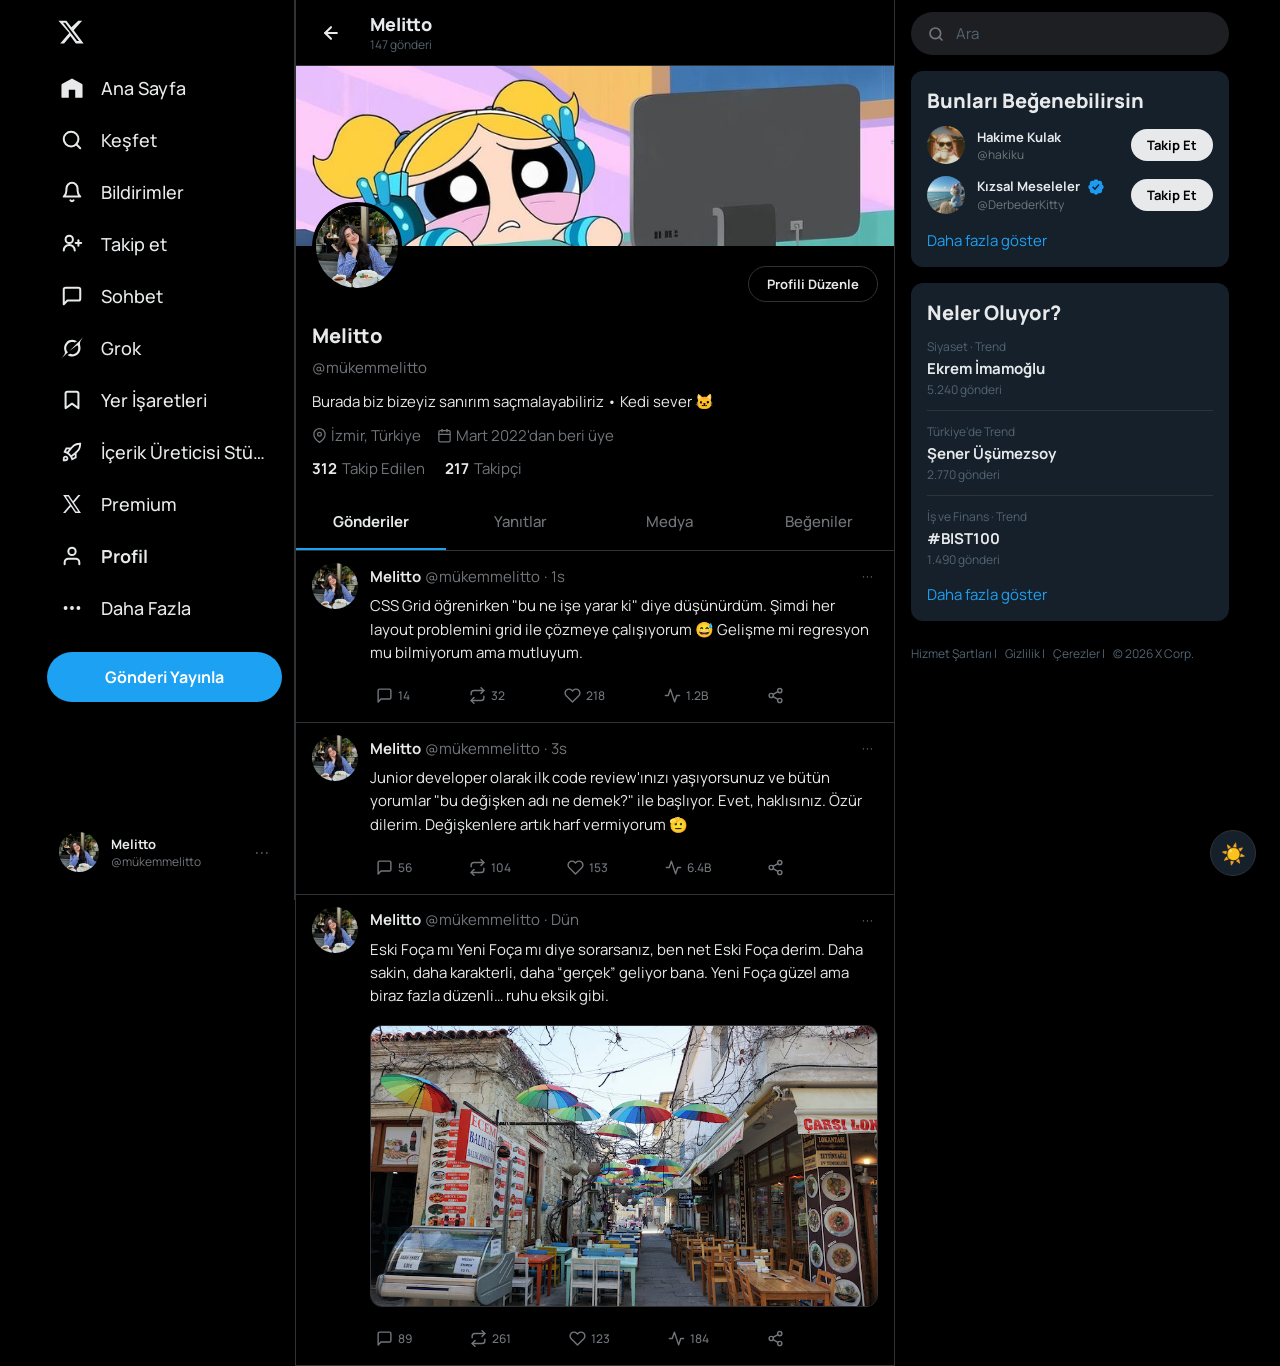
==== commit abc143c7: "Fix typos and comments" ====
--- a/profile.html
+++ b/profile.html
@@ -234,7 +234,7 @@
         <div class="tweet-content">
           <div class="tweet-header">
             <span class="tweet-name">Melitto</span>
-            <span class="tweet-handle">mükemmelitto</span>
+            <span class="tweet-handle">@mükemmelitto</span>
             <span class="tweet-dot">·</span>
             <span class="tweet-time">1s</span>
             <button class="tweet-more-btn">···</button>
--- a/style.css
+++ b/style.css
@@ -82,8 +82,7 @@
   --color-reply: #1d9bf0;
 }
 
-/*
-   RESET & BASE */
+/* GENEL AYARLAR */
 *,
 *::before,
 *::after {
@@ -138,8 +137,7 @@
   width: 100%;
 }
 
-/*
-   SOL SIDEBAR */
+/*SOL SIDEBAR */
 .sidebar {
   position: sticky;
   top: 0;
